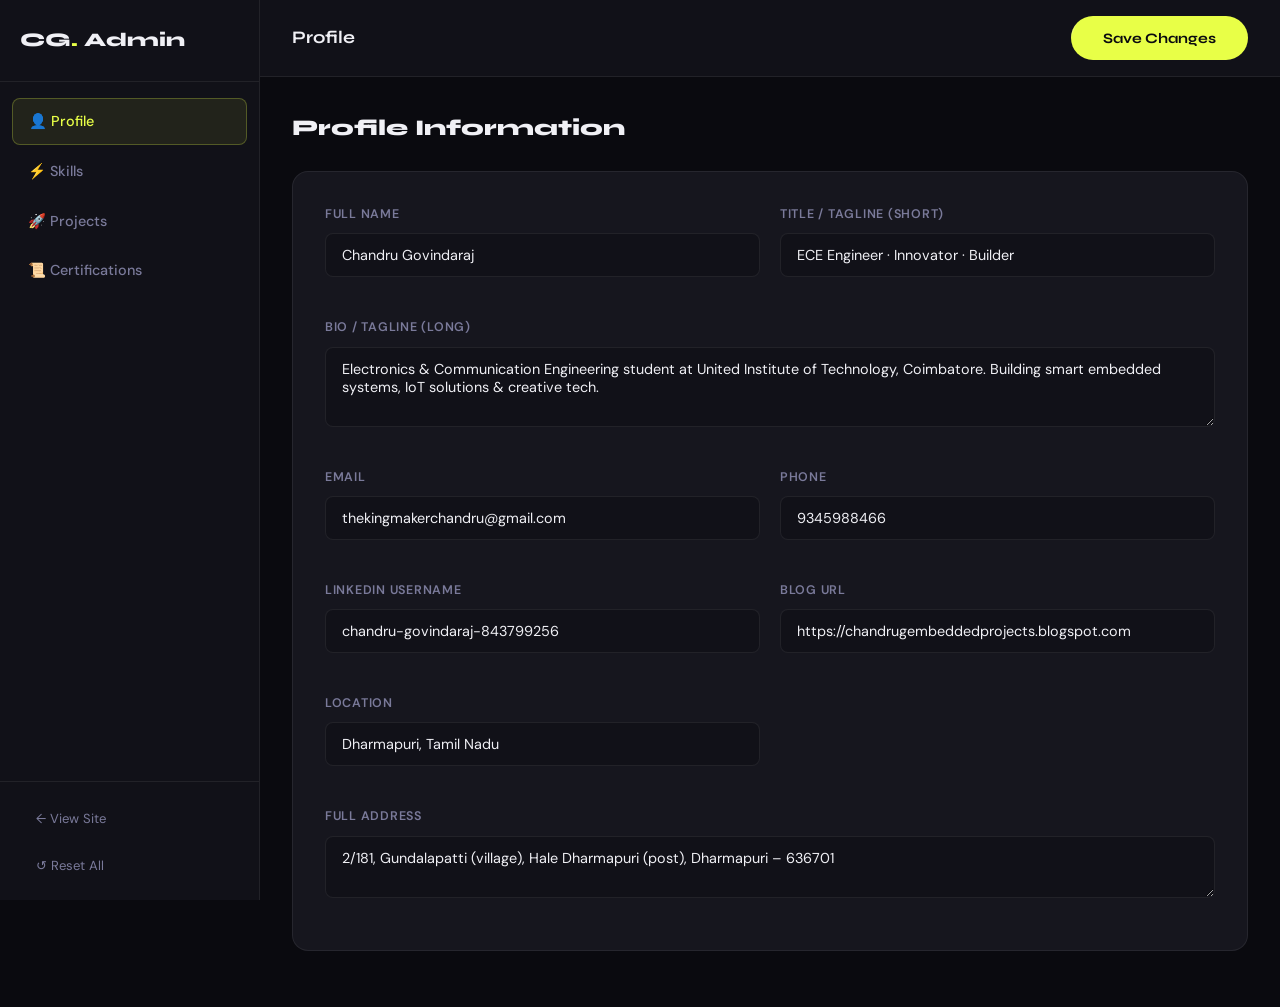
==== admin/index.html @ c3461f27 "Add files via upload" ====
<!DOCTYPE html>
<html lang="en">
<head>
  <meta charset="UTF-8" />
  <meta name="viewport" content="width=device-width, initial-scale=1.0" />
  <title>Portfolio Admin — Chandru Govindaraj</title>
  <link rel="preconnect" href="https://fonts.googleapis.com" />
  <link href="https://fonts.googleapis.com/css2?family=Syne:wght@400;600;700;800&family=DM+Sans:ital,wght@0,300;0,400;0,500;1,300&display=swap" rel="stylesheet" />
  <link rel="stylesheet" href="../css/style.css" />
  <link rel="stylesheet" href="admin.css" />
</head>
<body class="admin-body">

<div class="admin-layout">

  <!-- ─── SIDEBAR ─── -->
  <aside class="admin-sidebar" id="adminSidebar">
    <div class="sidebar-header">
      <div class="sidebar-logo">CG<span class="dot">.</span> Admin</div>
      <button class="sidebar-close" id="sidebarClose">✕</button>
    </div>
    <nav class="sidebar-nav">
      <button class="sidebar-item active" data-tab="profile">👤 Profile</button>
      <button class="sidebar-item" data-tab="skills">⚡ Skills</button>
      <button class="sidebar-item" data-tab="projects">🚀 Projects</button>
      <button class="sidebar-item" data-tab="certifications">📜 Certifications</button>
    </nav>
    <div class="sidebar-footer">
      <a href="../index.html" class="sidebar-link">← View Site</a>
      <button class="sidebar-link danger" id="resetBtn">↺ Reset All</button>
    </div>
  </aside>

  <!-- ─── MAIN ─── -->
  <main class="admin-main">

    <!-- TOP BAR -->
    <div class="admin-topbar">
      <button class="topbar-menu" id="menuToggle">☰</button>
      <div class="topbar-title" id="topbarTitle">Profile</div>
      <div class="topbar-actions">
        <span class="save-status" id="saveStatus"></span>
        <button class="btn-primary" id="saveBtn" onclick="saveAll()">Save Changes</button>
      </div>
    </div>

    <!-- ─── PROFILE TAB ─── -->
    <section class="admin-tab active" id="tab-profile">
      <div class="admin-section-title">Profile Information</div>
      <div class="admin-card">
        <div class="form-grid">
          <div class="form-group"><label>Full Name</label><input type="text" id="profileName" /></div>
          <div class="form-group"><label>Title / Tagline (short)</label><input type="text" id="profileTitle" /></div>
          <div class="form-group full"><label>Bio / Tagline (long)</label><textarea id="profileTagline" rows="3"></textarea></div>
          <div class="form-group"><label>Email</label><input type="email" id="profileEmail" /></div>
          <div class="form-group"><label>Phone</label><input type="text" id="profilePhone" /></div>
          <div class="form-group"><label>LinkedIn Username</label><input type="text" id="profileLinkedin" /></div>
          <div class="form-group"><label>Blog URL</label><input type="url" id="profileBlog" /></div>
          <div class="form-group"><label>Location</label><input type="text" id="profileLocation" /></div>
          <div class="form-group full"><label>Full Address</label><textarea id="profileAddress" rows="2"></textarea></div>
        </div>
      </div>
    </section>

    <!-- ─── SKILLS TAB ─── -->
    <section class="admin-tab" id="tab-skills">
      <div class="admin-section-header">
        <div class="admin-section-title">Skills</div>
        <button class="btn-add" onclick="addSkill()">+ Add Skill</button>
      </div>
      <div id="skillsList" class="items-list"></div>
    </section>

    <!-- ─── PROJECTS TAB ─── -->
    <section class="admin-tab" id="tab-projects">
      <div class="admin-section-header">
        <div class="admin-section-title">Projects</div>
        <button class="btn-add" onclick="addProject()">+ Add Project</button>
      </div>
      <div id="projectsList" class="items-list"></div>
    </section>

    <!-- ─── CERTIFICATIONS TAB ─── -->
    <section class="admin-tab" id="tab-certifications">
      <div class="admin-section-header">
        <div class="admin-section-title">Certifications &amp; Events</div>
        <button class="btn-add" onclick="addCert()">+ Add Cert</button>
      </div>
      <div id="certsList" class="items-list"></div>
    </section>

  </main>
</div>

<div class="toast" id="toast"></div>

<script src="../js/data.js"></script>
<script src="admin.js"></script>
</body>
</html>
---- css/style.css ----
/* ─── DESIGN TOKENS ─── */
:root {
  --bg: #0a0a0f;
  --bg-2: #111118;
  --bg-card: #16161e;
  --bg-card-hover: #1e1e28;
  --accent: #e8ff47;
  --accent-2: #47ffe8;
  --text: #f0f0f5;
  --text-muted: #7a7a9a;
  --border: rgba(255,255,255,0.07);
  --border-accent: rgba(232,255,71,0.25);
  --font-display: 'Syne', sans-serif;
  --font-body: 'DM Sans', sans-serif;
  --radius: 16px;
  --radius-sm: 8px;
  --transition: 0.35s cubic-bezier(0.4,0,0.2,1);
  --shadow: 0 8px 32px rgba(0,0,0,0.4);
  --glow: 0 0 40px rgba(232,255,71,0.12);
}

/* ─── RESET ─── */
*, *::before, *::after { box-sizing: border-box; margin: 0; padding: 0; }
html { scroll-behavior: smooth; }
body {
  background: var(--bg);
  color: var(--text);
  font-family: var(--font-body);
  font-size: 16px;
  line-height: 1.7;
  overflow-x: hidden;
  cursor: none;
}
a { text-decoration: none; color: inherit; }
img { display: block; max-width: 100%; }

/* ─── CUSTOM CURSOR ─── */
.cursor {
  width: 12px; height: 12px;
  background: var(--accent);
  border-radius: 50%;
  position: fixed; top: 0; left: 0;
  pointer-events: none; z-index: 9999;
  transform: translate(-50%,-50%);
  transition: transform 0.1s ease, width 0.2s ease, height 0.2s ease;
  mix-blend-mode: difference;
}
.cursor-follower {
  width: 36px; height: 36px;
  border: 1.5px solid var(--accent);
  border-radius: 50%;
  position: fixed; top: 0; left: 0;
  pointer-events: none; z-index: 9998;
  transform: translate(-50%,-50%);
  transition: transform 0.18s ease, opacity 0.2s ease;
  opacity: 0.5;
}
body:hover .cursor, body:hover .cursor-follower { opacity: 1; }
a:hover ~ .cursor, button:hover ~ .cursor { transform: translate(-50%,-50%) scale(2); }

/* ─── NAV ─── */
.nav {
  position: fixed; top: 0; left: 0; right: 0; z-index: 100;
  display: flex; align-items: center; gap: 2rem;
  padding: 1.25rem 2.5rem;
  background: rgba(10,10,15,0.8);
  backdrop-filter: blur(16px);
  border-bottom: 1px solid var(--border);
  transition: var(--transition);
}
.nav.scrolled { padding: 0.85rem 2.5rem; box-shadow: 0 4px 40px rgba(0,0,0,0.5); }
.nav-logo {
  font-family: var(--font-display);
  font-size: 1.5rem; font-weight: 800;
  letter-spacing: -1px; margin-right: auto;
}
.nav-links { display: flex; gap: 0.25rem; list-style: none; }
.nav-links a {
  padding: 0.45rem 0.9rem; border-radius: 50px;
  font-size: 0.875rem; font-weight: 500;
  color: var(--text-muted);
  transition: var(--transition);
  position: relative;
}
.nav-links a::after {
  content: ''; position: absolute; bottom: 6px; left: 50%; transform: translateX(-50%);
  width: 0; height: 2px; background: var(--accent); border-radius: 2px;
  transition: var(--transition);
}
.nav-links a:hover { color: var(--text); }
.nav-links a:hover::after { width: 60%; }
.nav-admin-btn {
  padding: 0.45rem 1.1rem;
  border: 1px solid var(--border-accent);
  border-radius: 50px;
  font-size: 0.8rem; font-weight: 600;
  color: var(--accent);
  transition: var(--transition);
  white-space: nowrap;
}
.nav-admin-btn:hover { background: var(--accent); color: var(--bg); }
.hamburger { display: none; flex-direction: column; gap: 5px; background: none; border: none; cursor: pointer; }
.hamburger span { display: block; width: 24px; height: 2px; background: var(--text); border-radius: 2px; transition: var(--transition); }

/* ─── COMMON ─── */
.container { max-width: 1160px; margin: 0 auto; padding: 0 2rem; }
.section { padding: 7rem 0; }
.section-label {
  display: inline-block;
  font-family: var(--font-display);
  font-size: 0.75rem; letter-spacing: 0.15em;
  text-transform: uppercase; color: var(--accent);
  margin-bottom: 1rem;
}
.section-title {
  font-family: var(--font-display);
  font-size: clamp(2rem, 4vw, 3rem);
  font-weight: 800; line-height: 1.1;
  margin-bottom: 3rem;
}
.dot { color: var(--accent); }

/* ─── REVEAL ANIMATION ─── */
.reveal {
  opacity: 0;
  transform: translateY(30px);
  transition: opacity 0.7s cubic-bezier(0.4,0,0.2,1), transform 0.7s cubic-bezier(0.4,0,0.2,1);
}
.reveal.visible { opacity: 1; transform: translateY(0); }

/* ─── HERO ─── */
.hero {
  min-height: 100vh;
  display: flex; align-items: center;
  padding: 7rem 2rem 4rem;
  position: relative; overflow: hidden;
}
.hero-grid-bg {
  position: absolute; inset: 0; z-index: 0;
  background-image:
    linear-gradient(rgba(232,255,71,0.04) 1px, transparent 1px),
    linear-gradient(90deg, rgba(232,255,71,0.04) 1px, transparent 1px);
  background-size: 60px 60px;
  animation: gridFloat 20s linear infinite;
}
@keyframes gridFloat { 0% { background-position: 0 0; } 100% { background-position: 60px 60px; } }
.hero-noise {
  position: absolute; inset: 0; z-index: 1;
  background: radial-gradient(ellipse 80% 70% at 60% 50%, rgba(71,255,232,0.04) 0%, transparent 70%),
              radial-gradient(ellipse 60% 60% at 20% 80%, rgba(232,255,71,0.05) 0%, transparent 70%);
}
.hero-content {
  max-width: 640px; z-index: 2; position: relative;
  margin-right: auto;
}
.hero-badge {
  display: inline-flex; align-items: center; gap: 0.5rem;
  padding: 0.4rem 1rem;
  border: 1px solid var(--border-accent);
  border-radius: 50px;
  font-size: 0.8rem; font-weight: 500; color: var(--accent);
  margin-bottom: 1.5rem;
  animation: badgePop 0.6s ease 0.2s both;
}
@keyframes badgePop { from { opacity: 0; scale: 0.8; } to { opacity: 1; scale: 1; } }
.hero-title {
  font-family: var(--font-display);
  font-size: clamp(3.5rem, 8vw, 6.5rem);
  font-weight: 800; line-height: 0.95;
  letter-spacing: -2px;
  margin-bottom: 1.5rem;
}
.hero-title .line { display: block; }
.hero-title .accent { color: var(--accent); }
.hero-sub { font-size: 1.05rem; color: var(--text-muted); margin-bottom: 2.5rem; line-height: 1.8; }
.hero-ctas { display: flex; gap: 1rem; flex-wrap: wrap; margin-bottom: 2rem; }
.hero-socials { display: flex; gap: 0.75rem; flex-wrap: wrap; }
.social-pill {
  padding: 0.4rem 0.9rem; border: 1px solid var(--border);
  border-radius: 50px; font-size: 0.8rem; color: var(--text-muted);
  transition: var(--transition);
}
.social-pill:hover { border-color: var(--accent); color: var(--accent); transform: translateY(-2px); }
.hero-visual {
  position: absolute; right: 6%; top: 50%; transform: translateY(-50%);
  z-index: 2;
}
.avatar-ring {
  width: 280px; height: 280px;
  border-radius: 50%;
  border: 2px solid var(--border-accent);
  display: flex; align-items: center; justify-content: center;
  position: relative;
  animation: spinRing 20s linear infinite;
  box-shadow: 0 0 60px rgba(232,255,71,0.1), 0 0 120px rgba(232,255,71,0.05);
}
@keyframes spinRing { to { transform: rotate(360deg); } }
.avatar-inner {
  width: 220px; height: 220px; border-radius: 50%;
  background: linear-gradient(135deg, var(--bg-card), var(--bg-2));
  display: flex; align-items: center; justify-content: center;
  font-family: var(--font-display);
  font-size: 4rem; font-weight: 800; color: var(--accent);
  animation: spinRing 20s linear infinite reverse;
  border: 1px solid var(--border);
}
.floating-tag {
  position: absolute;
  background: var(--bg-card);
  border: 1px solid var(--border);
  border-radius: 50px;
  padding: 0.35rem 0.8rem;
  font-size: 0.75rem; font-weight: 600;
  white-space: nowrap;
  animation: floatTag 4s ease-in-out infinite;
}
.tag-1 { top: 0; left: -40px; animation-delay: 0s; }
.tag-2 { top: 40px; right: -50px; animation-delay: 1s; }
.tag-3 { bottom: 40px; right: -60px; animation-delay: 2s; }
.tag-4 { bottom: 0; left: -30px; animation-delay: 3s; }
@keyframes floatTag { 0%,100% { transform: translateY(0); } 50% { transform: translateY(-8px); } }
.scroll-hint {
  position: absolute; bottom: 2.5rem; left: 50%; transform: translateX(-50%);
  font-size: 0.75rem; letter-spacing: 0.15em; color: var(--text-muted);
  z-index: 2; animation: bounce 2s ease infinite;
}
@keyframes bounce { 0%,100% { transform: translateX(-50%) translateY(0); } 50% { transform: translateX(-50%) translateY(6px); } }

/* ─── BUTTONS ─── */
.btn-primary {
  display: inline-flex; align-items: center; gap: 0.5rem;
  padding: 0.85rem 2rem;
  background: var(--accent); color: var(--bg);
  border-radius: 50px;
  font-family: var(--font-display);
  font-size: 0.9rem; font-weight: 700;
  transition: var(--transition);
  border: none; cursor: pointer;
  position: relative; overflow: hidden;
}
.btn-primary::before {
  content: ''; position: absolute; inset: 0;
  background: rgba(255,255,255,0.2);
  transform: translateX(-100%) skewX(-20deg);
  transition: 0.4s ease;
}
.btn-primary:hover::before { transform: translateX(100%) skewX(-20deg); }
.btn-primary:hover { transform: translateY(-3px); box-shadow: 0 12px 32px rgba(232,255,71,0.3); }
.btn-primary:active { transform: translateY(-1px); }
.btn-ghost {
  display: inline-flex; align-items: center; gap: 0.5rem;
  padding: 0.85rem 2rem;
  border: 1px solid var(--border);
  border-radius: 50px;
  font-family: var(--font-display);
  font-size: 0.9rem; font-weight: 700;
  color: var(--text);
  transition: var(--transition);
  position: relative; overflow: hidden;
}
.btn-ghost:hover { border-color: var(--accent); color: var(--accent); transform: translateY(-3px); }

/* ─── ABOUT ─── */
.about { background: var(--bg-2); }
.about-grid { display: grid; grid-template-columns: 1fr 1fr; gap: 4rem; align-items: start; }
.about-text h2 {
  font-family: var(--font-display);
  font-size: clamp(1.6rem, 3vw, 2.4rem);
  font-weight: 800; line-height: 1.15;
  margin-bottom: 1.5rem;
}
.about-text h2 em { color: var(--accent); font-style: normal; }
.about-text p { color: var(--text-muted); margin-bottom: 1rem; }
.about-stats { display: grid; grid-template-columns: repeat(4,1fr); gap: 1.5rem; margin-top: 2.5rem; }
.stat { text-align: center; }
.stat-num {
  font-family: var(--font-display);
  font-size: 2rem; font-weight: 800; color: var(--accent);
  display: block;
}
.stat-label { font-size: 0.75rem; color: var(--text-muted); margin-top: 0.25rem; }
.about-card {
  background: var(--bg-card);
  border: 1px solid var(--border);
  border-radius: var(--radius);
  padding: 2rem;
  transition: var(--transition);
}
.about-card:hover { border-color: var(--border-accent); box-shadow: var(--glow); }
.card-header { font-family: var(--font-display); font-size: 0.85rem; font-weight: 700; color: var(--accent); margin-bottom: 1.25rem; letter-spacing: 0.05em; }
.edu-item { margin-bottom: 1.25rem; padding-bottom: 1.25rem; border-bottom: 1px solid var(--border); }
.edu-item:last-of-type { border-bottom: none; }
.edu-title { font-weight: 600; font-size: 0.9rem; }
.edu-sub { color: var(--text-muted); font-size: 0.82rem; margin-top: 0.25rem; }
.edu-year { color: var(--accent); font-size: 0.75rem; font-weight: 700; margin-top: 0.35rem; }
.lang-badges { display: flex; gap: 0.5rem; flex-wrap: wrap; }
.lang-badge { padding: 0.3rem 0.8rem; background: rgba(232,255,71,0.08); border: 1px solid var(--border-accent); border-radius: 50px; font-size: 0.8rem; color: var(--accent); }

/* ─── SKILLS ─── */
.skills { background: var(--bg); }
.skills-grid { display: grid; grid-template-columns: repeat(auto-fit, minmax(220px, 1fr)); gap: 1.25rem; }
.skill-card {
  background: var(--bg-card);
  border: 1px solid var(--border);
  border-radius: var(--radius);
  padding: 1.75rem;
  transition: var(--transition);
  position: relative; overflow: hidden;
}
.skill-card::before {
  content: '';
  position: absolute; top: 0; left: 0; right: 0; height: 3px;
  background: var(--accent); opacity: 0;
  transition: var(--transition);
}
.skill-card:hover { border-color: var(--border-accent); transform: translateY(-4px); box-shadow: var(--glow); }
.skill-card:hover::before { opacity: 1; }
.skill-icon { font-size: 2rem; margin-bottom: 1rem; }
.skill-name { font-family: var(--font-display); font-size: 1rem; font-weight: 700; margin-bottom: 0.5rem; }
.skill-level { font-size: 0.8rem; color: var(--text-muted); margin-bottom: 0.75rem; }
.skill-bar { height: 4px; background: var(--border); border-radius: 2px; overflow: hidden; }
.skill-bar-fill { height: 100%; background: var(--accent); border-radius: 2px; width: 0; transition: width 1.2s cubic-bezier(0.4,0,0.2,1); }

/* ─── PROJECTS ─── */
.projects { background: var(--bg-2); }
.projects-grid { display: grid; grid-template-columns: repeat(auto-fit, minmax(320px, 1fr)); gap: 1.5rem; }
.project-card {
  background: var(--bg-card);
  border: 1px solid var(--border);
  border-radius: var(--radius);
  overflow: hidden;
  transition: var(--transition);
  display: flex; flex-direction: column;
}
.project-card:hover { border-color: var(--border-accent); transform: translateY(-6px); box-shadow: 0 24px 60px rgba(0,0,0,0.4), var(--glow); }
.project-thumb {
  height: 180px;
  display: flex; align-items: center; justify-content: center;
  font-size: 4rem;
  position: relative; overflow: hidden;
}
.project-thumb::after {
  content: ''; position: absolute; inset: 0;
  background: linear-gradient(to bottom, transparent 50%, var(--bg-card));
}
.project-body { padding: 1.5rem; flex: 1; display: flex; flex-direction: column; }
.project-tag {
  display: inline-block; padding: 0.25rem 0.7rem;
  background: rgba(232,255,71,0.08); border: 1px solid var(--border-accent);
  border-radius: 50px; font-size: 0.7rem; font-weight: 600; color: var(--accent);
  margin-bottom: 0.75rem;
}
.project-title { font-family: var(--font-display); font-size: 1.15rem; font-weight: 700; margin-bottom: 0.75rem; }
.project-desc { font-size: 0.875rem; color: var(--text-muted); flex: 1; margin-bottom: 1.25rem; }
.project-links { display: flex; gap: 0.75rem; }
.project-link {
  display: inline-flex; align-items: center; gap: 0.35rem;
  padding: 0.4rem 0.9rem;
  border: 1px solid var(--border);
  border-radius: 50px;
  font-size: 0.78rem; font-weight: 600;
  transition: var(--transition);
}
.project-link:hover { border-color: var(--accent); color: var(--accent); transform: translateY(-2px); }

/* ─── CERTIFICATIONS ─── */
.certs { background: var(--bg); }
.certs-grid { display: grid; grid-template-columns: repeat(auto-fit, minmax(280px, 1fr)); gap: 1.25rem; }
.cert-card {
  background: var(--bg-card);
  border: 1px solid var(--border);
  border-radius: var(--radius);
  padding: 1.75rem;
  display: flex; align-items: flex-start; gap: 1rem;
  transition: var(--transition);
}
.cert-card:hover { border-color: var(--border-accent); transform: translateY(-4px); box-shadow: var(--glow); }
.cert-icon { font-size: 2rem; flex-shrink: 0; }
.cert-content { flex: 1; }
.cert-name { font-family: var(--font-display); font-size: 0.95rem; font-weight: 700; margin-bottom: 0.35rem; }
.cert-body { font-size: 0.82rem; color: var(--text-muted); margin-bottom: 0.5rem; }
.cert-year { font-size: 0.75rem; color: var(--accent); font-weight: 600; }

/* ─── CONTACT ─── */
.contact { background: var(--bg-2); }
.contact-sub { color: var(--text-muted); font-size: 1.05rem; margin-bottom: 3rem; margin-top: -1.5rem; }
.contact-row { display: grid; grid-template-columns: repeat(auto-fit, minmax(240px, 1fr)); gap: 1.25rem; margin-bottom: 3rem; }
.contact-card {
  background: var(--bg-card);
  border: 1px solid var(--border);
  border-radius: var(--radius);
  padding: 1.5rem;
  display: flex; align-items: center; gap: 1rem;
  transition: var(--transition);
}
.contact-card:hover { border-color: var(--border-accent); transform: translateY(-4px); box-shadow: var(--glow); }
.contact-icon { font-size: 1.5rem; }
.contact-label { font-size: 0.85rem; color: var(--text-muted); }
.contact-form-wrap {
  background: var(--bg-card);
  border: 1px solid var(--border);
  border-radius: var(--radius);
  padding: 2.5rem;
}
.contact-form-wrap h3 { font-family: var(--font-display); font-size: 1.3rem; font-weight: 700; margin-bottom: 2rem; }
.form-row { display: grid; grid-template-columns: 1fr 1fr; gap: 1.25rem; }
.form-group { display: flex; flex-direction: column; gap: 0.5rem; margin-bottom: 1.25rem; }
.form-group label { font-size: 0.82rem; font-weight: 600; color: var(--text-muted); }
.form-group input, .form-group textarea {
  background: var(--bg-2);
  border: 1px solid var(--border);
  border-radius: var(--radius-sm);
  padding: 0.85rem 1rem;
  color: var(--text);
  font-family: var(--font-body);
  font-size: 0.9rem;
  transition: var(--transition);
  outline: none;
  resize: vertical;
}
.form-group input:focus, .form-group textarea:focus { border-color: var(--accent); box-shadow: 0 0 0 3px rgba(232,255,71,0.08); }
.form-msg { margin-top: 1rem; font-size: 0.9rem; color: var(--accent); }

/* ─── FOOTER ─── */
.footer { padding: 2.5rem 0; border-top: 1px solid var(--border); }
.footer-inner { display: flex; align-items: center; gap: 2rem; flex-wrap: wrap; }
.footer-logo { font-family: var(--font-display); font-size: 1.25rem; font-weight: 800; }
.footer-text { color: var(--text-muted); font-size: 0.82rem; flex: 1; }
.back-top {
  padding: 0.45rem 1rem;
  border: 1px solid var(--border);
  border-radius: 50px;
  font-size: 0.8rem;
  transition: var(--transition);
}
.back-top:hover { border-color: var(--accent); color: var(--accent); transform: translateY(-2px); }

/* ─── MOBILE NAV ─── */
.mobile-menu {
  display: none;
  position: fixed; inset: 0; z-index: 99;
  background: var(--bg);
  flex-direction: column; align-items: center; justify-content: center;
  gap: 2rem;
}
.mobile-menu.open { display: flex; }
.mobile-menu a {
  font-family: var(--font-display);
  font-size: 2rem; font-weight: 800;
  transition: var(--transition);
}
.mobile-menu a:hover { color: var(--accent); }

/* ─── RESPONSIVE ─── */
@media (max-width: 900px) {
  .about-grid { grid-template-columns: 1fr; }
  .hero-visual { display: none; }
  .hero-title { font-size: clamp(3rem, 10vw, 5rem); }
  .about-stats { grid-template-columns: repeat(2,1fr); }
}
@media (max-width: 640px) {
  .nav-links { display: none; }
  .nav-admin-btn { display: none; }
  .hamburger { display: flex; }
  .form-row { grid-template-columns: 1fr; }
  .section { padding: 5rem 0; }
  .nav { padding: 1rem 1.25rem; }
  .hero { padding: 6rem 1.25rem 3rem; }
}

/* ─── LOADING SCREEN ─── */
.loader {
  position: fixed; inset: 0; z-index: 9999;
  background: var(--bg);
  display: flex; align-items: center; justify-content: center;
  transition: opacity 0.6s ease, visibility 0.6s ease;
}
.loader.done { opacity: 0; visibility: hidden; }
.loader-text {
  font-family: var(--font-display);
  font-size: 3rem; font-weight: 800; color: var(--accent);
  animation: loaderPulse 1s ease infinite;
}
@keyframes loaderPulse { 0%,100% { opacity: 1; } 50% { opacity: 0.3; } }

/* ─── SCROLLBAR ─── */
::-webkit-scrollbar { width: 6px; }
::-webkit-scrollbar-track { background: var(--bg); }
::-webkit-scrollbar-thumb { background: var(--border-accent); border-radius: 3px; }
::-webkit-scrollbar-thumb:hover { background: var(--accent); }

/* ─── SELECTION ─── */
::selection { background: var(--accent); color: var(--bg); }
---- admin/admin.css ----
/* ─── ADMIN STYLES ─── */

body.admin-body { cursor: auto; background: var(--bg); min-height: 100vh; }
.cursor, .cursor-follower { display: none !important; }

/* ─── LAYOUT ─── */
.admin-layout { display: grid; grid-template-columns: 260px 1fr; min-height: 100vh; }

/* ─── SIDEBAR ─── */
.admin-sidebar {
  background: var(--bg-2);
  border-right: 1px solid var(--border);
  display: flex; flex-direction: column;
  position: sticky; top: 0; height: 100vh;
  overflow-y: auto;
  transition: var(--transition);
}
.sidebar-header {
  display: flex; align-items: center; justify-content: space-between;
  padding: 1.5rem 1.25rem;
  border-bottom: 1px solid var(--border);
}
.sidebar-logo { font-family: var(--font-display); font-size: 1.2rem; font-weight: 800; }
.sidebar-close { display: none; background: none; border: none; color: var(--text-muted); font-size: 1.1rem; cursor: pointer; }
.sidebar-nav { padding: 1rem 0.75rem; flex: 1; display: flex; flex-direction: column; gap: 0.25rem; }
.sidebar-item {
  display: flex; align-items: center; gap: 0.75rem;
  padding: 0.85rem 1rem; border-radius: var(--radius-sm);
  background: none; border: none; color: var(--text-muted);
  font-family: var(--font-body); font-size: 0.9rem; font-weight: 500;
  cursor: pointer; text-align: left;
  transition: var(--transition);
}
.sidebar-item:hover { background: var(--bg-card); color: var(--text); }
.sidebar-item.active { background: rgba(232,255,71,0.08); color: var(--accent); border: 1px solid var(--border-accent); }
.sidebar-footer {
  padding: 1rem 1.25rem;
  border-top: 1px solid var(--border);
  display: flex; flex-direction: column; gap: 0.5rem;
}
.sidebar-link {
  display: block; padding: 0.6rem 1rem; border-radius: var(--radius-sm);
  font-size: 0.82rem; color: var(--text-muted);
  transition: var(--transition); background: none; border: none;
  cursor: pointer; text-align: left; font-family: var(--font-body);
}
.sidebar-link:hover { color: var(--text); background: var(--bg-card); }
.sidebar-link.danger:hover { color: #ff6b6b; background: rgba(255,107,107,0.08); }

/* ─── MAIN ─── */
.admin-main { display: flex; flex-direction: column; min-height: 100vh; }

/* ─── TOPBAR ─── */
.admin-topbar {
  display: flex; align-items: center; gap: 1rem;
  padding: 1rem 2rem;
  background: var(--bg-2);
  border-bottom: 1px solid var(--border);
  position: sticky; top: 0; z-index: 10;
}
.topbar-menu { display: none; background: none; border: none; color: var(--text); font-size: 1.2rem; cursor: pointer; }
.topbar-title { font-family: var(--font-display); font-size: 1.1rem; font-weight: 700; flex: 1; }
.topbar-actions { display: flex; align-items: center; gap: 1rem; }
.save-status { font-size: 0.8rem; color: var(--accent); opacity: 0; transition: opacity 0.4s; }
.save-status.visible { opacity: 1; }

/* ─── TABS ─── */
.admin-tab { display: none; padding: 2rem; }
.admin-tab.active { display: block; }

/* ─── SECTION HEADER ─── */
.admin-section-header { display: flex; align-items: center; justify-content: space-between; margin-bottom: 1.5rem; }
.admin-section-title { font-family: var(--font-display); font-size: 1.4rem; font-weight: 800; margin-bottom: 1.5rem; }
.admin-section-header .admin-section-title { margin-bottom: 0; }

/* ─── CARD ─── */
.admin-card {
  background: var(--bg-card);
  border: 1px solid var(--border);
  border-radius: var(--radius);
  padding: 2rem;
  margin-bottom: 1.5rem;
}

/* ─── FORM ─── */
.form-grid { display: grid; grid-template-columns: 1fr 1fr; gap: 1.25rem; }
.form-group { display: flex; flex-direction: column; gap: 0.5rem; }
.form-group.full { grid-column: 1 / -1; }
.form-group label { font-size: 0.78rem; font-weight: 600; color: var(--text-muted); text-transform: uppercase; letter-spacing: 0.06em; }
.form-group input, .form-group textarea, .form-group select {
  background: var(--bg-2);
  border: 1px solid var(--border);
  border-radius: var(--radius-sm);
  padding: 0.75rem 1rem;
  color: var(--text);
  font-family: var(--font-body); font-size: 0.9rem;
  transition: var(--transition); outline: none; resize: vertical;
}
.form-group input:focus, .form-group textarea:focus, .form-group select:focus {
  border-color: var(--accent); box-shadow: 0 0 0 3px rgba(232,255,71,0.08);
}

/* ─── ITEMS LIST ─── */
.items-list { display: flex; flex-direction: column; gap: 1rem; }
.item-card {
  background: var(--bg-card); border: 1px solid var(--border);
  border-radius: var(--radius); overflow: hidden;
}
.item-card-header {
  display: flex; align-items: center; gap: 1rem;
  padding: 1rem 1.25rem;
  cursor: pointer;
  transition: var(--transition);
}
.item-card-header:hover { background: var(--bg-card-hover); }
.item-card-emoji { font-size: 1.5rem; }
.item-card-title { font-family: var(--font-display); font-size: 0.95rem; font-weight: 700; flex: 1; }
.item-card-badge { font-size: 0.72rem; padding: 0.2rem 0.6rem; background: rgba(232,255,71,0.08); border: 1px solid var(--border-accent); border-radius: 50px; color: var(--accent); }
.item-card-actions { display: flex; gap: 0.5rem; }
.item-btn {
  padding: 0.35rem 0.75rem; border-radius: var(--radius-sm);
  font-size: 0.78rem; font-weight: 600;
  background: var(--bg-2); border: 1px solid var(--border);
  color: var(--text-muted); cursor: pointer;
  transition: var(--transition);
}
.item-btn:hover { color: var(--text); border-color: var(--text-muted); }
.item-btn.delete:hover { color: #ff6b6b; border-color: #ff6b6b; }
.item-body { padding: 0 1.25rem 1.25rem; border-top: 1px solid var(--border); margin-top: -1px; }
.item-body.collapsed { display: none; }
.item-body .form-grid { margin-top: 1.25rem; }

/* ─── ADD BUTTON ─── */
.btn-add {
  padding: 0.6rem 1.25rem;
  background: rgba(232,255,71,0.08);
  border: 1px solid var(--border-accent);
  border-radius: 50px;
  color: var(--accent);
  font-size: 0.85rem; font-weight: 700;
  cursor: pointer; transition: var(--transition);
  font-family: var(--font-display);
}
.btn-add:hover { background: var(--accent); color: var(--bg); }

/* ─── RANGE SLIDER ─── */
input[type=range] {
  width: 100%; accent-color: var(--accent);
  background: transparent; border: none; padding: 0;
  box-shadow: none;
}

/* ─── TOAST ─── */
.toast {
  position: fixed; bottom: 2rem; right: 2rem;
  background: var(--accent); color: var(--bg);
  padding: 0.85rem 1.5rem; border-radius: 50px;
  font-size: 0.9rem; font-weight: 700;
  opacity: 0; transform: translateY(20px);
  transition: 0.3s ease; pointer-events: none; z-index: 999;
}
.toast.show { opacity: 1; transform: translateY(0); }

/* ─── RESPONSIVE ─── */
@media (max-width: 768px) {
  .admin-layout { grid-template-columns: 1fr; }
  .admin-sidebar {
    position: fixed; left: -280px; top: 0; bottom: 0;
    width: 260px; z-index: 200;
    box-shadow: var(--shadow);
  }
  .admin-sidebar.open { left: 0; }
  .sidebar-close { display: block; }
  .topbar-menu { display: block; }
  .admin-tab { padding: 1.25rem; }
  .form-grid { grid-template-columns: 1fr; }
  .form-group.full { grid-column: 1; }
  .admin-topbar { padding: 1rem 1.25rem; }
}
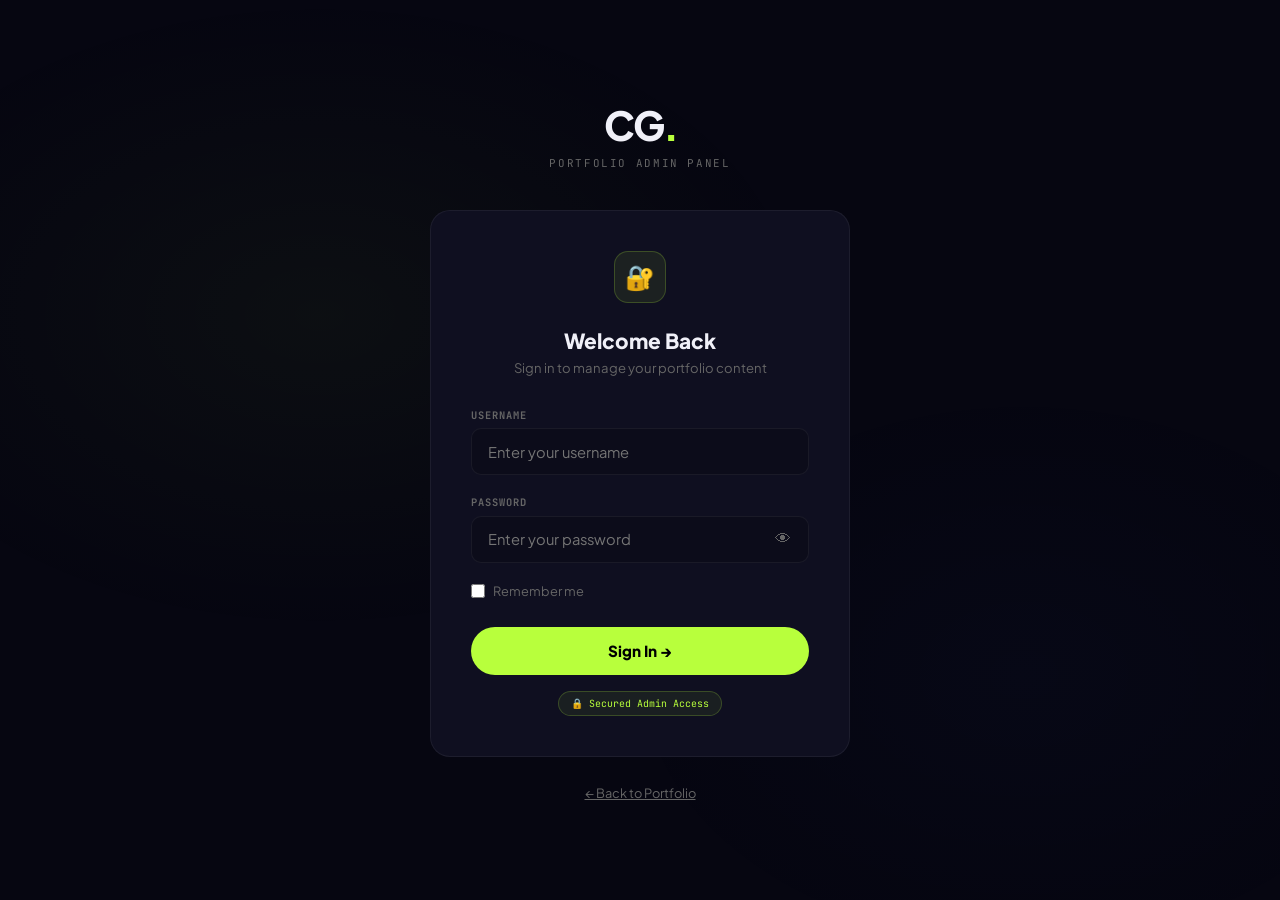
==== commit ff0d93c5: "Add files via upload" ====
--- a/admin/index.html
+++ b/admin/index.html
@@ -1,100 +1,593 @@
 <!DOCTYPE html>
 <html lang="en">
 <head>
-  <meta charset="UTF-8" />
-  <meta name="viewport" content="width=device-width, initial-scale=1.0" />
-  <title>Portfolio Admin — Chandru Govindaraj</title>
-  <link rel="preconnect" href="https://fonts.googleapis.com" />
-  <link href="https://fonts.googleapis.com/css2?family=Syne:wght@400;600;700;800&family=DM+Sans:ital,wght@0,300;0,400;0,500;1,300&display=swap" rel="stylesheet" />
-  <link rel="stylesheet" href="../css/style.css" />
-  <link rel="stylesheet" href="admin.css" />
+<meta charset="UTF-8"/>
+<meta name="viewport" content="width=device-width,initial-scale=1.0"/>
+<title>Admin Panel — Chandru Govindaraj</title>
+<link rel="preconnect" href="https://fonts.googleapis.com"/>
+<link href="https://fonts.googleapis.com/css2?family=Plus+Jakarta+Sans:wght@400;500;600;700;800;900&family=JetBrains+Mono:wght@400;700&display=swap" rel="stylesheet"/>
+<style>
+/* ═══ TOKENS ═══ */
+:root{
+  --bg:#060611;--bg2:#0c0c1a;--bg3:#101020;
+  --card:#0f0f20;--cardh:#161628;
+  --acc:#b8ff3c;--acc2:#95d420;
+  --txt:#f0f0f8;--muted:#666680;
+  --bdr:rgba(255,255,255,0.06);--bdra:rgba(184,255,60,0.2);
+  --r:14px;--rs:10px;
+  --ease:cubic-bezier(.4,0,.2,1);--T:.28s;
+  --f1:'Plus Jakarta Sans',sans-serif;--f2:'JetBrains Mono',monospace;
+}
+*{box-sizing:border-box;margin:0;padding:0}
+body{background:var(--bg);color:var(--txt);font-family:var(--f1);-webkit-font-smoothing:antialiased;min-height:100vh;}
+a{text-decoration:none;color:inherit;}
+button{font-family:var(--f1);cursor:pointer;}
+::selection{background:var(--acc);color:#000;}
+
+/* ═══ LAYOUT ═══ */
+.layout{display:grid;grid-template-columns:260px 1fr;min-height:100vh;}
+
+/* ═══ SIDEBAR ═══ */
+.sidebar{
+  background:var(--bg2);border-right:1px solid var(--bdr);
+  display:flex;flex-direction:column;
+  position:sticky;top:0;height:100vh;overflow-y:auto;
+  transition:transform var(--T) var(--ease);
+  z-index:200;
+}
+.sb-brand{
+  display:flex;align-items:center;gap:.75rem;
+  padding:1.35rem 1.25rem;border-bottom:1px solid var(--bdr);flex-shrink:0;
+}
+.sb-logo{font-size:1.3rem;font-weight:900;letter-spacing:-1px;}
+.sb-logo span{color:var(--acc);}
+.sb-tag{font-family:var(--f2);font-size:.6rem;color:var(--muted);letter-spacing:.1em;text-transform:uppercase;margin-left:.25rem;}
+.sb-x{display:none;margin-left:auto;background:none;border:none;color:var(--muted);font-size:1.1rem;}
+.sb-nav{padding:.75rem;flex:1;display:flex;flex-direction:column;gap:.2rem;}
+.sb-item{
+  display:flex;align-items:center;gap:.75rem;width:100%;
+  padding:.82rem 1rem;border-radius:var(--rs);
+  background:none;border:none;color:var(--muted);
+  font-size:.875rem;font-weight:500;text-align:left;
+  transition:background var(--T),color var(--T),border-color var(--T);
+}
+.sb-item:hover{background:var(--card);color:var(--txt);}
+.sb-item.on{background:rgba(184,255,60,0.08);color:var(--acc);border:1px solid var(--bdra);}
+.sb-footer{padding:1rem 1.25rem;border-top:1px solid var(--bdr);display:flex;flex-direction:column;gap:.35rem;flex-shrink:0;}
+.sb-foot-btn{
+  display:flex;align-items:center;gap:.5rem;
+  padding:.58rem .85rem;border-radius:var(--rs);
+  background:none;border:none;color:var(--muted);
+  font-size:.8rem;text-align:left;font-family:var(--f1);
+  transition:background var(--T),color var(--T);text-decoration:none;
+}
+.sb-foot-btn:hover{background:var(--card);color:var(--txt);}
+.sb-foot-btn.red:hover{color:#ff7070;background:rgba(255,70,70,.07);}
+
+/* ═══ MAIN ═══ */
+.main{display:flex;flex-direction:column;min-height:100vh;}
+
+/* ═══ TOPBAR ═══ */
+.topbar{
+  display:flex;align-items:center;gap:1rem;
+  padding:.95rem 2rem;background:var(--bg2);
+  border-bottom:1px solid var(--bdr);
+  position:sticky;top:0;z-index:50;flex-shrink:0;
+}
+.tb-burger{display:none;background:none;border:none;color:var(--txt);font-size:1.3rem;}
+.tb-title{font-size:1rem;font-weight:700;flex:1;}
+.tb-right{display:flex;align-items:center;gap:1rem;}
+.saved-lbl{font-family:var(--f2);font-size:.7rem;color:var(--acc);opacity:0;transition:opacity .3s;}
+.saved-lbl.on{opacity:1;}
+.btn-save{
+  padding:.55rem 1.35rem;background:var(--acc);color:#000;
+  font-size:.82rem;font-weight:800;border:none;border-radius:50px;
+  transition:transform var(--T),box-shadow var(--T);
+}
+.btn-save:hover{transform:translateY(-2px);box-shadow:0 8px 24px rgba(184,255,60,.22);}
+
+/* ═══ TABS ═══ */
+.tab{display:none;padding:2rem;animation:tabIn .3s var(--ease);}
+.tab.on{display:block;}
+@keyframes tabIn{from{opacity:0;transform:translateY(10px)}to{opacity:1;transform:none}}
+.tab-title{font-size:1.15rem;font-weight:800;margin-bottom:1.5rem;}
+.tab-row{display:flex;align-items:center;justify-content:space-between;margin-bottom:1.5rem;}
+.tab-row .tab-title{margin-bottom:0;}
+
+/* ═══ CARDS ═══ */
+.panel{
+  background:var(--card);border:1px solid var(--bdr);
+  border-radius:var(--r);padding:1.75rem;margin-bottom:1.5rem;
+}
+
+/* ═══ FORMS ═══ */
+.fgrid{display:grid;grid-template-columns:1fr 1fr;gap:1.1rem;}
+.fg{display:flex;flex-direction:column;gap:.42rem;}
+.fg.full{grid-column:1/-1;}
+.fg label{font-family:var(--f2);font-size:.65rem;font-weight:700;color:var(--muted);text-transform:uppercase;letter-spacing:.08em;}
+.fg input,.fg textarea,.fg select{
+  background:var(--bg2);border:1.5px solid var(--bdr);
+  border-radius:var(--rs);padding:.78rem 1rem;
+  color:var(--txt);font-family:var(--f1);font-size:.88rem;
+  outline:none;resize:vertical;
+  transition:border-color var(--T),box-shadow var(--T);
+}
+.fg input:focus,.fg textarea:focus,.fg select:focus{
+  border-color:var(--acc);box-shadow:0 0 0 3px rgba(184,255,60,0.07);
+}
+
+/* ═══ ADD BUTTON ═══ */
+.btn-add{
+  padding:.5rem 1.1rem;background:rgba(184,255,60,0.07);
+  border:1px solid var(--bdra);border-radius:50px;
+  color:var(--acc);font-size:.82rem;font-weight:700;
+  transition:background var(--T),color var(--T);
+}
+.btn-add:hover{background:var(--acc);color:#000;}
+
+/* ═══ ITEM LIST ═══ */
+.ilist{display:flex;flex-direction:column;gap:.85rem;}
+.icard{
+  background:var(--card);border:1px solid var(--bdr);
+  border-radius:var(--r);overflow:hidden;
+  transition:border-color var(--T);
+}
+.icard:hover{border-color:var(--bdra);}
+.icard-head{
+  display:flex;align-items:center;gap:.85rem;
+  padding:1rem 1.25rem;cursor:pointer;user-select:none;
+  transition:background var(--T);
+}
+.icard-head:hover{background:var(--cardh);}
+.ic-emoji{font-size:1.5rem;flex-shrink:0;}
+.ic-label{font-size:.92rem;font-weight:600;flex:1;min-width:0;overflow:hidden;text-overflow:ellipsis;white-space:nowrap;}
+.ic-meta{font-size:.72rem;color:var(--muted);white-space:nowrap;margin-right:.5rem;}
+.ic-chev{color:var(--muted);font-size:.8rem;transition:transform var(--T);flex-shrink:0;}
+.ic-chev.open{transform:rotate(180deg);}
+.ic-del{
+  padding:.3rem .7rem;background:none;border:1px solid transparent;
+  border-radius:6px;font-size:.72rem;color:var(--muted);flex-shrink:0;
+  transition:border-color var(--T),color var(--T);
+}
+.ic-del:hover{border-color:#ff7070;color:#ff7070;}
+.icard-body{
+  display:none;padding:0 1.25rem 1.25rem;
+  border-top:1px solid var(--bdr);
+}
+.icard-body.open{display:block;}
+.icard-body .fgrid{margin-top:1.15rem;}
+.rng-row{display:flex;align-items:center;gap:.85rem;}
+.rng-row input[type=range]{flex:1;accent-color:var(--acc);}
+.rng-val{font-family:var(--f2);font-size:.8rem;font-weight:700;color:var(--acc);width:38px;text-align:right;}
+
+/* ═══ PASSWORD PANEL ═══ */
+.pw-info{font-size:.82rem;color:var(--muted);margin-bottom:1.25rem;line-height:1.6;}
+
+/* ═══ TOAST ═══ */
+.toast{
+  position:fixed;bottom:2rem;right:2rem;
+  background:var(--acc);color:#000;
+  padding:.8rem 1.5rem;border-radius:50px;
+  font-size:.88rem;font-weight:700;
+  opacity:0;transform:translateY(16px);
+  transition:.3s ease;pointer-events:none;z-index:999;
+}
+.toast.on{opacity:1;transform:translateY(0);}
+
+/* ═══ RESPONSIVE ═══ */
+@media(max-width:768px){
+  .layout{grid-template-columns:1fr;}
+  .sidebar{
+    position:fixed;left:-280px;top:0;bottom:0;width:260px;
+    box-shadow:0 0 40px rgba(0,0,0,.6);
+  }
+  .sidebar.open{left:0;}
+  .sb-x{display:block;}
+  .tb-burger{display:block;}
+  .tab{padding:1.25rem;}
+  .fgrid{grid-template-columns:1fr;}
+  .fg.full{grid-column:1;}
+}
+</style>
 </head>
-<body class="admin-body">
-
-<div class="admin-layout">
-
-  <!-- ─── SIDEBAR ─── -->
-  <aside class="admin-sidebar" id="adminSidebar">
-    <div class="sidebar-header">
-      <div class="sidebar-logo">CG<span class="dot">.</span> Admin</div>
-      <button class="sidebar-close" id="sidebarClose">✕</button>
-    </div>
-    <nav class="sidebar-nav">
-      <button class="sidebar-item active" data-tab="profile">👤 Profile</button>
-      <button class="sidebar-item" data-tab="skills">⚡ Skills</button>
-      <button class="sidebar-item" data-tab="projects">🚀 Projects</button>
-      <button class="sidebar-item" data-tab="certifications">📜 Certifications</button>
+<body>
+
+<!-- AUTH GUARD - simple, no loop -->
+<script>
+(function(){
+  var ok = sessionStorage.getItem("cg_auth")==="1" || localStorage.getItem("cg_auth_persist")==="1";
+  if(!ok){ window.location.replace("login.html"); }
+})();
+</script>
+
+<div class="layout">
+
+  <!-- SIDEBAR -->
+  <aside class="sidebar" id="sb">
+    <div class="sb-brand">
+      <div>
+        <div class="sb-logo">CG<span>.</span><span class="sb-tag">Admin</span></div>
+      </div>
+      <button class="sb-x" id="sbX">✕</button>
+    </div>
+    <nav class="sb-nav">
+      <button class="sb-item on" data-tab="profile">👤&nbsp; Profile</button>
+      <button class="sb-item"    data-tab="skills" >⚡&nbsp; Skills</button>
+      <button class="sb-item"    data-tab="projects">🚀&nbsp; Projects</button>
+      <button class="sb-item"    data-tab="certs"  >📜&nbsp; Certifications</button>
+      <button class="sb-item"    data-tab="passwd" >🔑&nbsp; Change Password</button>
     </nav>
-    <div class="sidebar-footer">
-      <a href="../index.html" class="sidebar-link">← View Site</a>
-      <button class="sidebar-link danger" id="resetBtn">↺ Reset All</button>
+    <div class="sb-footer">
+      <a href="../index.html" target="_blank" class="sb-foot-btn">↗&nbsp; View Live Site</a>
+      <button class="sb-foot-btn red" id="logoutBtn">⎋&nbsp; Logout</button>
+      <button class="sb-foot-btn red" id="resetBtn" >↺&nbsp; Reset to Defaults</button>
     </div>
   </aside>
 
-  <!-- ─── MAIN ─── -->
-  <main class="admin-main">
-
-    <!-- TOP BAR -->
-    <div class="admin-topbar">
-      <button class="topbar-menu" id="menuToggle">☰</button>
-      <div class="topbar-title" id="topbarTitle">Profile</div>
-      <div class="topbar-actions">
-        <span class="save-status" id="saveStatus"></span>
-        <button class="btn-primary" id="saveBtn" onclick="saveAll()">Save Changes</button>
-      </div>
-    </div>
-
-    <!-- ─── PROFILE TAB ─── -->
-    <section class="admin-tab active" id="tab-profile">
-      <div class="admin-section-title">Profile Information</div>
-      <div class="admin-card">
-        <div class="form-grid">
-          <div class="form-group"><label>Full Name</label><input type="text" id="profileName" /></div>
-          <div class="form-group"><label>Title / Tagline (short)</label><input type="text" id="profileTitle" /></div>
-          <div class="form-group full"><label>Bio / Tagline (long)</label><textarea id="profileTagline" rows="3"></textarea></div>
-          <div class="form-group"><label>Email</label><input type="email" id="profileEmail" /></div>
-          <div class="form-group"><label>Phone</label><input type="text" id="profilePhone" /></div>
-          <div class="form-group"><label>LinkedIn Username</label><input type="text" id="profileLinkedin" /></div>
-          <div class="form-group"><label>Blog URL</label><input type="url" id="profileBlog" /></div>
-          <div class="form-group"><label>Location</label><input type="text" id="profileLocation" /></div>
-          <div class="form-group full"><label>Full Address</label><textarea id="profileAddress" rows="2"></textarea></div>
+  <!-- MAIN -->
+  <main class="main">
+
+    <!-- TOPBAR -->
+    <div class="topbar">
+      <button class="tb-burger" id="tbBurger">☰</button>
+      <div class="tb-title" id="tbTitle">Profile</div>
+      <div class="tb-right">
+        <span class="saved-lbl" id="savedLbl">✓ Saved!</span>
+        <button class="btn-save" onclick="saveAll()">Save Changes</button>
+      </div>
+    </div>
+
+    <!-- ── PROFILE TAB ── -->
+    <div class="tab on" id="tab-profile">
+      <div class="tab-title">Profile Information</div>
+      <div class="panel">
+        <div class="fgrid">
+          <div class="fg"><label>Full Name</label><input id="pName" type="text" placeholder="Chandru Govindaraj"/></div>
+          <div class="fg"><label>Short Title</label><input id="pTitle" type="text" placeholder="ECE Engineer · IoT Builder"/></div>
+          <div class="fg full"><label>Bio / Tagline</label><textarea id="pBio" rows="3" placeholder="Describe yourself..."></textarea></div>
+          <div class="fg"><label>Email</label><input id="pEmail" type="email" placeholder="your@email.com"/></div>
+          <div class="fg"><label>Phone</label><input id="pPhone" type="text" placeholder="+91 93459 88466"/></div>
+          <div class="fg"><label>LinkedIn Username</label><input id="pLinkedin" type="text" placeholder="chandru-govindaraj-843799256"/></div>
+          <div class="fg"><label>Blog URL</label><input id="pBlog" type="url" placeholder="https://..."/></div>
+          <div class="fg"><label>Location</label><input id="pLocation" type="text" placeholder="Dharmapuri, Tamil Nadu"/></div>
+          <div class="fg full"><label>Full Address</label><textarea id="pAddress" rows="2" placeholder="Street, City, State, PIN"></textarea></div>
         </div>
       </div>
-    </section>
-
-    <!-- ─── SKILLS TAB ─── -->
-    <section class="admin-tab" id="tab-skills">
-      <div class="admin-section-header">
-        <div class="admin-section-title">Skills</div>
+    </div>
+
+    <!-- ── SKILLS TAB ── -->
+    <div class="tab" id="tab-skills">
+      <div class="tab-row">
+        <div class="tab-title">Skills</div>
         <button class="btn-add" onclick="addSkill()">+ Add Skill</button>
       </div>
-      <div id="skillsList" class="items-list"></div>
-    </section>
-
-    <!-- ─── PROJECTS TAB ─── -->
-    <section class="admin-tab" id="tab-projects">
-      <div class="admin-section-header">
-        <div class="admin-section-title">Projects</div>
+      <div class="ilist" id="skillsList"></div>
+    </div>
+
+    <!-- ── PROJECTS TAB ── -->
+    <div class="tab" id="tab-projects">
+      <div class="tab-row">
+        <div class="tab-title">Projects</div>
         <button class="btn-add" onclick="addProject()">+ Add Project</button>
       </div>
-      <div id="projectsList" class="items-list"></div>
-    </section>
-
-    <!-- ─── CERTIFICATIONS TAB ─── -->
-    <section class="admin-tab" id="tab-certifications">
-      <div class="admin-section-header">
-        <div class="admin-section-title">Certifications &amp; Events</div>
-        <button class="btn-add" onclick="addCert()">+ Add Cert</button>
-      </div>
-      <div id="certsList" class="items-list"></div>
-    </section>
+      <div class="ilist" id="projectsList"></div>
+    </div>
+
+    <!-- ── CERTS TAB ── -->
+    <div class="tab" id="tab-certs">
+      <div class="tab-row">
+        <div class="tab-title">Certifications &amp; Events</div>
+        <button class="btn-add" onclick="addCert()">+ Add Certification</button>
+      </div>
+      <div class="ilist" id="certsList"></div>
+    </div>
+
+    <!-- ── PASSWORD TAB ── -->
+    <div class="tab" id="tab-passwd">
+      <div class="tab-title">Change Admin Credentials</div>
+      <div class="panel">
+        <p class="pw-info">Update your admin username and password. After saving, use the new credentials next time you log in.</p>
+        <div class="fgrid">
+          <div class="fg"><label>New Username</label><input id="newU" type="text" placeholder="admin"/></div>
+          <div class="fg"><label>New Password</label><input id="newP" type="password" placeholder="••••••••"/></div>
+          <div class="fg"><label>Confirm Password</label><input id="newP2" type="password" placeholder="••••••••"/></div>
+          <div class="fg" style="justify-content:flex-end;padding-top:1rem;">
+            <button class="btn-save" style="width:fit-content" onclick="changePw()">Update Credentials</button>
+          </div>
+        </div>
+      </div>
+    </div>
 
   </main>
 </div>
 
 <div class="toast" id="toast"></div>
 
-<script src="../js/data.js"></script>
-<script src="admin.js"></script>
+<script>
+/* ════════════════════════════════════
+   DATA
+════════════════════════════════════ */
+const DEFAULT = {
+  profile:{
+    name:"Chandru Govindaraj",title:"ECE Engineer · IoT Builder · Innovator",
+    bio:"Final-year ECE student at United Institute of Technology, Coimbatore — building smart embedded systems, IoT solutions & creative tech.",
+    email:"thekingmakerchandru@gmail.com",phone:"9345988466",
+    linkedin:"chandru-govindaraj-843799256",
+    blog:"https://chandrugembeddedprojects.blogspot.com",
+    location:"Dharmapuri, Tamil Nadu",
+    address:"2/181, Gundalapatti (village), Hale Dharmapuri (post), Dharmapuri – 636701"
+  },
+  skills:[
+    {icon:"🐍",name:"Python",level:"Basic",pct:35},
+    {icon:"💻",name:"C Programming",level:"Basic",pct:40},
+    {icon:"🔌",name:"Embedded Systems",level:"Pursuing",pct:58},
+    {icon:"📡",name:"IoT Systems",level:"Intermediate",pct:62},
+    {icon:"🧠",name:"CNN / AI",level:"Exposure",pct:30},
+    {icon:"🎨",name:"Design & Creativity",level:"Passionate",pct:78},
+    {icon:"📣",name:"Communication",level:"Strong",pct:82},
+    {icon:"🚀",name:"Product Thinking",level:"Strong",pct:72},
+    {icon:"⚡",name:"Circuit Design",level:"Intermediate",pct:55},
+    {icon:"📊",name:"Marketing",level:"Interested",pct:60}
+  ],
+  projects:[
+    {emoji:"👶",bg:"linear-gradient(135deg,#0f1a2e,#0a1520)",tag:"Final Year Project · 2026",title:"Smart Baby Incubator",desc:"IoT-powered neonatal incubator with real-time monitoring of temperature, humidity & SpO₂ — designed for rural healthcare settings with remote doctor alerts.",link:"https://chandrugembeddedprojects.blogspot.com/2026/05/smart-baby-incubator-monitoring-and.html",github:""},
+    {emoji:"❤️",bg:"linear-gradient(135deg,#1e0a0a,#180808)",tag:"Mini Project · 2025",title:"Portable IoT ECG Monitor",desc:"Cloud-connected portable ECG that captures heart data, transmits remotely, and enables real-time diagnosis by physicians from anywhere.",link:"https://chandrugembeddedprojects.blogspot.com/2026/03/portable-iot-based-ecg-monitoring.html",github:""},
+    {emoji:"☀️",bg:"linear-gradient(135deg,#1a1500,#120f00)",tag:"Mini Project · 2025",title:"Solar Charger Circuit",desc:"Renewable energy harvesting circuit built from scratch — demonstrating solar charging, efficient charge management and battery protection.",link:"https://chandrugembeddedprojects.blogspot.com/2026/03/solar-charger-with-basic-electronics.html",github:""},
+    {emoji:"🌱",bg:"linear-gradient(135deg,#081a08,#051205)",tag:"Intl. Conference · ICEICST 2025",title:"Smart Irrigation via CNN",desc:"CNN-based smart irrigation that uses computer vision to detect crop health and auto-optimize water usage. Presented at ICEICST 2025.",link:"",github:""}
+  ],
+  certs:[
+    {icon:"📜",name:"NPTEL – Soft Skills & Personality Development",body:"National Programme on Technology Enhanced Learning (IITs)",year:"2023"},
+    {icon:"🤖",name:"NPTEL – Automation in Manufacturing",body:"National Programme on Technology Enhanced Learning (IITs)",year:"2025"},
+    {icon:"🌍",name:"International Conference – ICEICST 2025",body:"Presented: Smart Irrigation System Using CNN",year:"2025"},
+    {icon:"🏭",name:"Twin Booster Panel Assembly Training",body:"Spares Factory Company — Industrial Training",year:"2024"},
+    {icon:"💡",name:"Entrepreneurship Development Program",body:"Student Entrepreneur Workshop",year:"2024"}
+  ]
+};
+
+function loadD(){try{const s=localStorage.getItem("cgpf");return s?JSON.parse(s):JSON.parse(JSON.stringify(DEFAULT));}catch(e){return JSON.parse(JSON.stringify(DEFAULT));}}
+function saveD(d){localStorage.setItem("cgpf",JSON.stringify(d));}
+
+let D = loadD();
+
+/* ════════════════════════════════════
+   UI HELPERS
+════════════════════════════════════ */
+function toast(msg){
+  const t=document.getElementById("toast");
+  t.textContent=msg;t.classList.add("on");
+  setTimeout(()=>t.classList.remove("on"),2500);
+}
+function showSaved(){
+  const s=document.getElementById("savedLbl");
+  s.classList.add("on");setTimeout(()=>s.classList.remove("on"),2000);
+}
+
+/* ════════════════════════════════════
+   TABS
+════════════════════════════════════ */
+const tabNames = {profile:"Profile",skills:"Skills",projects:"Projects",certs:"Certifications",passwd:"Change Password"};
+document.querySelectorAll(".sb-item").forEach(btn=>{
+  btn.addEventListener("click",()=>{
+    document.querySelectorAll(".sb-item").forEach(b=>b.classList.remove("on"));
+    document.querySelectorAll(".tab").forEach(t=>t.classList.remove("on"));
+    btn.classList.add("on");
+    document.getElementById("tab-"+btn.dataset.tab).classList.add("on");
+    document.getElementById("tbTitle").textContent = tabNames[btn.dataset.tab]||"";
+    closeSB();
+  });
+});
+
+/* ════════════════════════════════════
+   SIDEBAR MOBILE
+════════════════════════════════════ */
+const sb=document.getElementById("sb");
+document.getElementById("tbBurger").addEventListener("click",()=>sb.classList.add("open"));
+document.getElementById("sbX").addEventListener("click",closeSB);
+function closeSB(){sb.classList.remove("open");}
+
+/* ════════════════════════════════════
+   LOGOUT
+════════════════════════════════════ */
+document.getElementById("logoutBtn").addEventListener("click",()=>{
+  sessionStorage.removeItem("cg_auth");
+  localStorage.removeItem("cg_auth_persist");
+  window.location.replace("login.html");
+});
+
+/* ════════════════════════════════════
+   RESET
+════════════════════════════════════ */
+document.getElementById("resetBtn").addEventListener("click",()=>{
+  if(!confirm("Reset ALL portfolio data to defaults? This cannot be undone.")) return;
+  D = JSON.parse(JSON.stringify(DEFAULT));
+  saveD(D);
+  loadProfile();renderSkills();renderProjects();renderCerts();
+  toast("↺ Reset to defaults!");
+});
+
+/* ════════════════════════════════════
+   SAVE ALL (Ctrl+S)
+════════════════════════════════════ */
+function saveAll(){
+  collectProfile();
+  saveD(D);
+  showSaved();
+  toast("✓ Portfolio saved! Changes are live.");
+}
+document.addEventListener("keydown",e=>{
+  if((e.ctrlKey||e.metaKey)&&e.key==="s"){e.preventDefault();saveAll();}
+});
+
+/* ════════════════════════════════════
+   PROFILE
+════════════════════════════════════ */
+function loadProfile(){
+  const p=D.profile;
+  document.getElementById("pName").value     = p.name||"";
+  document.getElementById("pTitle").value    = p.title||"";
+  document.getElementById("pBio").value      = p.bio||"";
+  document.getElementById("pEmail").value    = p.email||"";
+  document.getElementById("pPhone").value    = p.phone||"";
+  document.getElementById("pLinkedin").value = p.linkedin||"";
+  document.getElementById("pBlog").value     = p.blog||"";
+  document.getElementById("pLocation").value = p.location||"";
+  document.getElementById("pAddress").value  = p.address||"";
+}
+function collectProfile(){
+  D.profile={
+    name:     document.getElementById("pName").value,
+    title:    document.getElementById("pTitle").value,
+    bio:      document.getElementById("pBio").value,
+    email:    document.getElementById("pEmail").value,
+    phone:    document.getElementById("pPhone").value,
+    linkedin: document.getElementById("pLinkedin").value,
+    blog:     document.getElementById("pBlog").value,
+    location: document.getElementById("pLocation").value,
+    address:  document.getElementById("pAddress").value,
+  };
+}
+
+/* ════════════════════════════════════
+   CHANGE PASSWORD
+════════════════════════════════════ */
+function changePw(){
+  const u=document.getElementById("newU").value.trim();
+  const p=document.getElementById("newP").value;
+  const p2=document.getElementById("newP2").value;
+  if(!u||!p){toast("⚠ Enter username and password.");return;}
+  if(p!==p2){toast("⚠ Passwords do not match.");return;}
+  if(p.length<6){toast("⚠ Password must be at least 6 characters.");return;}
+  localStorage.setItem("cg_cu",u);
+  localStorage.setItem("cg_cp",p);
+  document.getElementById("newU").value="";
+  document.getElementById("newP").value="";
+  document.getElementById("newP2").value="";
+  toast("✓ Credentials updated! Use them on next login.");
+}
+
+/* ════════════════════════════════════
+   TOGGLE EXPAND
+════════════════════════════════════ */
+function tog(bodyId,chevId){
+  const b=document.getElementById(bodyId);
+  const c=document.getElementById(chevId);
+  if(!b)return;
+  b.classList.toggle("open");
+  if(c)c.classList.toggle("open");
+}
+
+/* ════════════════════════════════════
+   SKILLS
+════════════════════════════════════ */
+function renderSkills(){
+  document.getElementById("skillsList").innerHTML=D.skills.map((s,i)=>`
+    <div class="icard">
+      <div class="icard-head" onclick="tog('skb${i}','skc${i}')">
+        <div class="ic-emoji">${s.icon}</div>
+        <div class="ic-label">${s.name}</div>
+        <div class="ic-meta">${s.level} · ${s.pct}%</div>
+        <span class="ic-chev" id="skc${i}">▼</span>
+        <button class="ic-del" onclick="event.stopPropagation();delSkill(${i})">Delete</button>
+      </div>
+      <div class="icard-body" id="skb${i}">
+        <div class="fgrid">
+          <div class="fg"><label>Icon (Emoji)</label><input type="text" value="${s.icon}" oninput="D.skills[${i}].icon=this.value"/></div>
+          <div class="fg"><label>Skill Name</label><input type="text" value="${s.name}" oninput="D.skills[${i}].name=this.value"/></div>
+          <div class="fg"><label>Level Label</label><input type="text" value="${s.level}" placeholder="e.g. Intermediate" oninput="D.skills[${i}].level=this.value"/></div>
+          <div class="fg">
+            <label>Proficiency — <span id="spv${i}">${s.pct}%</span></label>
+            <div class="rng-row">
+              <input type="range" min="0" max="100" value="${s.pct}" oninput="D.skills[${i}].pct=+this.value;document.getElementById('spv${i}').textContent=this.value+'%'"/>
+              <span class="rng-val" id="srv${i}">${s.pct}%</span>
+            </div>
+          </div>
+        </div>
+      </div>
+    </div>`).join("");
+}
+function delSkill(i){if(!confirm("Delete this skill?"))return;D.skills.splice(i,1);renderSkills();}
+function addSkill(){
+  D.skills.push({icon:"⭐",name:"New Skill",level:"Beginner",pct:50});
+  renderSkills();
+  const all=document.querySelectorAll("#skillsList .icard");
+  const last=all[all.length-1];
+  if(last){last.scrollIntoView({behavior:"smooth"});setTimeout(()=>tog(`skb${D.skills.length-1}`,`skc${D.skills.length-1}`),200);}
+}
+
+/* ════════════════════════════════════
+   PROJECTS
+════════════════════════════════════ */
+function renderProjects(){
+  document.getElementById("projectsList").innerHTML=D.projects.map((p,i)=>`
+    <div class="icard">
+      <div class="icard-head" onclick="tog('pjb${i}','pjc${i}')">
+        <div class="ic-emoji">${p.emoji}</div>
+        <div class="ic-label">${p.title}</div>
+        <div class="ic-meta">${(p.tag||"").substring(0,26)}…</div>
+        <span class="ic-chev" id="pjc${i}">▼</span>
+        <button class="ic-del" onclick="event.stopPropagation();delProject(${i})">Delete</button>
+      </div>
+      <div class="icard-body" id="pjb${i}">
+        <div class="fgrid">
+          <div class="fg"><label>Emoji Icon</label><input type="text" value="${p.emoji}" oninput="D.projects[${i}].emoji=this.value"/></div>
+          <div class="fg"><label>Tag / Category</label><input type="text" value="${p.tag}" oninput="D.projects[${i}].tag=this.value"/></div>
+          <div class="fg full"><label>Project Title</label><input type="text" value="${p.title}" oninput="D.projects[${i}].title=this.value"/></div>
+          <div class="fg full"><label>Description</label><textarea rows="3" oninput="D.projects[${i}].desc=this.value">${p.desc}</textarea></div>
+          <div class="fg"><label>Live / Blog URL</label><input type="url" value="${p.link}" placeholder="https://..." oninput="D.projects[${i}].link=this.value"/></div>
+          <div class="fg"><label>GitHub URL</label><input type="url" value="${p.github}" placeholder="https://github.com/..." oninput="D.projects[${i}].github=this.value"/></div>
+          <div class="fg full"><label>Thumbnail Gradient (CSS)</label><input type="text" value="${p.bg}" placeholder="linear-gradient(...)" oninput="D.projects[${i}].bg=this.value"/></div>
+        </div>
+      </div>
+    </div>`).join("");
+}
+function delProject(i){if(!confirm("Delete this project?"))return;D.projects.splice(i,1);renderProjects();}
+function addProject(){
+  D.projects.push({emoji:"🔧",bg:"linear-gradient(135deg,#0f1a2e,#0a1520)",tag:"Project · "+new Date().getFullYear(),title:"New Project",desc:"Describe your project here.",link:"",github:""});
+  renderProjects();
+  const all=document.querySelectorAll("#projectsList .icard");
+  const last=all[all.length-1];
+  if(last){last.scrollIntoView({behavior:"smooth"});setTimeout(()=>tog(`pjb${D.projects.length-1}`,`pjc${D.projects.length-1}`),200);}
+}
+
+/* ════════════════════════════════════
+   CERTIFICATIONS
+════════════════════════════════════ */
+function renderCerts(){
+  document.getElementById("certsList").innerHTML=D.certs.map((c,i)=>`
+    <div class="icard">
+      <div class="icard-head" onclick="tog('ctb${i}','ctc${i}')">
+        <div class="ic-emoji">${c.icon}</div>
+        <div class="ic-label">${c.name}</div>
+        <div class="ic-meta">${c.year}</div>
+        <span class="ic-chev" id="ctc${i}">▼</span>
+        <button class="ic-del" onclick="event.stopPropagation();delCert(${i})">Delete</button>
+      </div>
+      <div class="icard-body" id="ctb${i}">
+        <div class="fgrid">
+          <div class="fg"><label>Icon (Emoji)</label><input type="text" value="${c.icon}" oninput="D.certs[${i}].icon=this.value"/></div>
+          <div class="fg"><label>Year</label><input type="text" value="${c.year}" oninput="D.certs[${i}].year=this.value"/></div>
+          <div class="fg full"><label>Certificate / Event Name</label><input type="text" value="${c.name}" oninput="D.certs[${i}].name=this.value"/></div>
+          <div class="fg full"><label>Issuing Body / Description</label><input type="text" value="${c.body}" oninput="D.certs[${i}].body=this.value"/></div>
+        </div>
+      </div>
+    </div>`).join("");
+}
+function delCert(i){if(!confirm("Delete this certification?"))return;D.certs.splice(i,1);renderCerts();}
+function addCert(){
+  D.certs.push({icon:"📜",name:"New Certification",body:"Issuing Organization",year:new Date().getFullYear().toString()});
+  renderCerts();
+  const all=document.querySelectorAll("#certsList .icard");
+  const last=all[all.length-1];
+  if(last){last.scrollIntoView({behavior:"smooth"});setTimeout(()=>tog(`ctb${D.certs.length-1}`,`ctc${D.certs.length-1}`),200);}
+}
+
+/* ════════════════════════════════════
+   INIT
+════════════════════════════════════ */
+loadProfile();
+renderSkills();
+renderProjects();
+renderCerts();
+</script>
 </body>
 </html>
